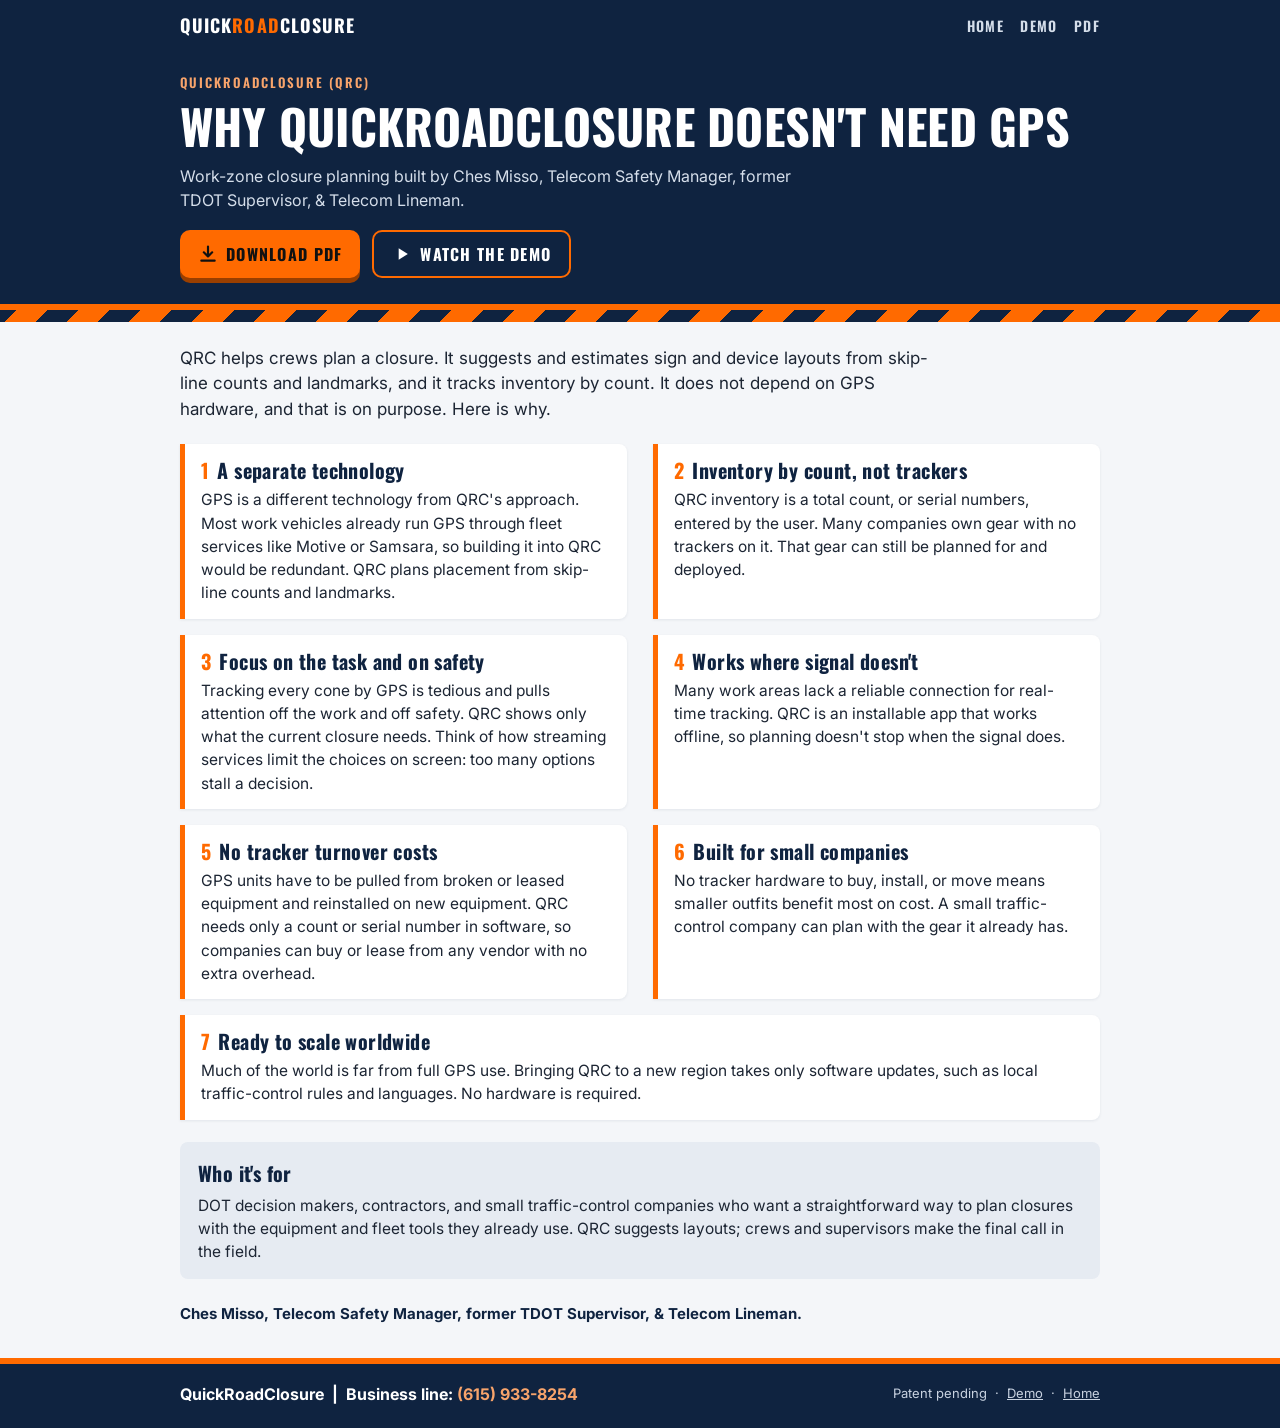
==== about/index.html @ 6de2af45 "Add About page (Why QRC doesn't need GPS + PDF), About link in demo nav and home footer, builder cre" ====
<!DOCTYPE html>
<html lang="en">
<head>
<meta charset="utf-8">
<meta name="viewport" content="width=device-width,initial-scale=1,viewport-fit=cover">
<title>About QuickRoadClosure · Why QuickRoadClosure Doesn't Need GPS</title>
<meta name="description" content="Why QuickRoadClosure doesn't need GPS. Work-zone closure planning built by Ches Misso, Telecom Safety Manager, former TDOT Supervisor, &amp; Telecom Lineman.">
<meta name="theme-color" content="#0f2340">
<link rel="icon" href="data:,">
<style>
@font-face{font-family:"Oswald";src:url("../assets/fonts/Oswald.ttf") format("truetype");font-weight:200 700;font-display:swap}
@font-face{font-family:"Inter";src:url("../assets/fonts/Inter.ttf") format("truetype");font-weight:100 900;font-display:swap}
:root{--navy:#0f2340;--navy2:#16305a;--or:#FF6A00;--or2:#f8a46b;--ink:#1c2533;--blk:#0E0E0E;--head:"Oswald","Arial Narrow",Impact,sans-serif;--body:"Inter",system-ui,-apple-system,"Segoe UI",Roboto,Arial,sans-serif}
*{box-sizing:border-box;margin:0;padding:0}
html,body{background:#f4f6f9;color:var(--ink);font-family:var(--body);-webkit-font-smoothing:antialiased;line-height:1.5}
.hz{height:12px;background:repeating-linear-gradient(-45deg,var(--or) 0 22px,var(--navy) 22px 44px)}
.top{background:var(--navy);color:#fff;border-bottom:6px solid var(--or)}
.topnav{max-width:960px;margin:0 auto;padding:12px 20px;display:flex;align-items:center;justify-content:space-between;gap:12px;flex-wrap:wrap}
.wm{font:700 18px var(--head);letter-spacing:.06em;text-transform:uppercase;color:#fff;text-decoration:none}
.wm span{color:var(--or)}
.links{display:flex;gap:16px;flex-wrap:wrap}
.links a{font:600 14px var(--head);letter-spacing:.1em;text-transform:uppercase;color:#d5deea;text-decoration:none}
.links a:hover,.links a:focus-visible{color:var(--or)}
header.hero{max-width:960px;margin:0 auto;padding:22px 20px 26px}
.brand{font:600 13px var(--head);letter-spacing:.16em;text-transform:uppercase;color:var(--or2);margin-bottom:8px}
h1{font:700 clamp(30px,7.5vw,48px)/1.08 var(--head);letter-spacing:.005em;text-transform:uppercase}
.sub{margin-top:12px;font-size:16px;color:#d5deea;max-width:62ch}
.actions{margin-top:18px;display:flex;gap:12px;flex-wrap:wrap}
.btn{display:inline-flex;align-items:center;gap:8px;min-height:46px;padding:10px 18px;border-radius:10px;font:700 16px var(--head);letter-spacing:.08em;text-transform:uppercase;text-decoration:none}
.btn svg{width:20px;height:20px;flex:none}
.btn.pri{background:var(--or);color:#111;box-shadow:0 5px 0 #9a3f00}
.btn.pri:hover{background:#FF8A1F}
.btn.sec{border:2px solid var(--or);color:#fff}
.btn.sec:hover,.btn.sec:focus-visible{background:var(--or);color:#111}
main{max-width:960px;margin:0 auto;padding:24px 20px 32px}
.intro{font-size:17px;margin-bottom:22px;max-width:70ch}
.grid{display:grid;grid-template-columns:1fr;gap:14px}
@media (min-width:720px){.grid{grid-template-columns:1fr 1fr;gap:16px 26px}.pt.wide{grid-column:1 / span 2}}
.pt{background:#fff;border-left:5px solid var(--or);border-radius:0 8px 8px 0;padding:14px 16px;box-shadow:0 1px 3px rgba(15,35,64,.08)}
.pt h2{font:700 20px/1.2 var(--head);letter-spacing:.02em;color:var(--navy);margin-bottom:6px}
.pt h2 span{color:var(--or);margin-right:8px}
.pt p{font-size:15.5px}
.bottom{margin-top:22px;background:#e6ebf2;border-radius:8px;padding:16px 18px}
.bottom h3{font:700 20px var(--head);color:var(--navy);margin-bottom:6px;letter-spacing:.02em}
.bottom p{font-size:15.5px}
.credit{margin-top:24px;font-size:15px;color:#3a4658}
.credit b{color:var(--navy)}
footer{background:var(--navy);color:#fff;border-top:6px solid var(--or)}
.fin{max-width:960px;margin:0 auto;padding:18px 20px 22px;display:flex;justify-content:space-between;align-items:center;gap:10px 20px;flex-wrap:wrap}
.fin .c{font-size:16px;font-weight:700}
.fin .c a{color:var(--or2);text-decoration:none;white-space:nowrap}
.fin .s{font-size:13px;color:#c8d2e0}
.fin .s a{color:#c8d2e0}
</style>
</head>
<body>
<div class="top">
  <div class="topnav">
    <a class="wm" href="../">Quick<span>Road</span>Closure</a>
    <nav class="links" aria-label="Site"><a href="../">Home</a><a href="../demo/">Demo</a><a href="why-qrc-no-gps.pdf">PDF</a></nav>
  </div>
  <header class="hero">
    <p class="brand">QuickRoadClosure (QRC)</p>
    <h1>Why QuickRoadClosure Doesn't Need GPS</h1>
    <p class="sub">Work-zone closure planning built by Ches Misso, Telecom Safety Manager, former TDOT Supervisor, &amp; Telecom Lineman.</p>
    <div class="actions">
      <a class="btn pri" href="why-qrc-no-gps.pdf" download><svg viewBox="0 0 24 24" aria-hidden="true"><path d="M12 3v12m0 0l-5-5m5 5l5-5M4 20h16" fill="none" stroke="currentColor" stroke-width="2.6" stroke-linecap="round" stroke-linejoin="round"/></svg>Download PDF</a>
      <a class="btn sec" href="../demo/"><svg viewBox="0 0 24 24" aria-hidden="true"><path d="M8 5l11 7-11 7z" fill="currentColor"/></svg>Watch the Demo</a>
    </div>
  </header>
</div>
<div class="hz" aria-hidden="true"></div>
<main>
  <p class="intro">QRC helps crews plan a closure. It suggests and estimates sign and device layouts from skip-line counts and landmarks, and it tracks inventory by count. It does not depend on GPS hardware, and that is on purpose. Here is why.</p>
  <div class="grid">
    <div class="pt"><h2><span>1</span>A separate technology</h2><p>GPS is a different technology from QRC's approach. Most work vehicles already run GPS through fleet services like Motive or Samsara, so building it into QRC would be redundant. QRC plans placement from skip-line counts and landmarks.</p></div>
    <div class="pt"><h2><span>2</span>Inventory by count, not trackers</h2><p>QRC inventory is a total count, or serial numbers, entered by the user. Many companies own gear with no trackers on it. That gear can still be planned for and deployed.</p></div>
    <div class="pt"><h2><span>3</span>Focus on the task and on safety</h2><p>Tracking every cone by GPS is tedious and pulls attention off the work and off safety. QRC shows only what the current closure needs. Think of how streaming services limit the choices on screen: too many options stall a decision.</p></div>
    <div class="pt"><h2><span>4</span>Works where signal doesn't</h2><p>Many work areas lack a reliable connection for real-time tracking. QRC is an installable app that works offline, so planning doesn't stop when the signal does.</p></div>
    <div class="pt"><h2><span>5</span>No tracker turnover costs</h2><p>GPS units have to be pulled from broken or leased equipment and reinstalled on new equipment. QRC needs only a count or serial number in software, so companies can buy or lease from any vendor with no extra overhead.</p></div>
    <div class="pt"><h2><span>6</span>Built for small companies</h2><p>No tracker hardware to buy, install, or move means smaller outfits benefit most on cost. A small traffic-control company can plan with the gear it already has.</p></div>
    <div class="pt wide"><h2><span>7</span>Ready to scale worldwide</h2><p>Much of the world is far from full GPS use. Bringing QRC to a new region takes only software updates, such as local traffic-control rules and languages. No hardware is required.</p></div>
  </div>
  <div class="bottom">
    <h3>Who it's for</h3>
    <p>DOT decision makers, contractors, and small traffic-control companies who want a straightforward way to plan closures with the equipment and fleet tools they already use. QRC suggests layouts; crews and supervisors make the final call in the field.</p>
  </div>
  <p class="credit"><b>Ches Misso, Telecom Safety Manager, former TDOT Supervisor, &amp; Telecom Lineman.</b></p>
</main>
<footer>
  <div class="fin">
    <div class="c">QuickRoadClosure &nbsp;|&nbsp; Business line: <a href="tel:+16159338254">(615) 933-8254</a></div>
    <div class="s">Patent pending &nbsp;·&nbsp; <a href="../demo/">Demo</a> &nbsp;·&nbsp; <a href="../">Home</a></div>
  </div>
</footer>
</body>
</html>
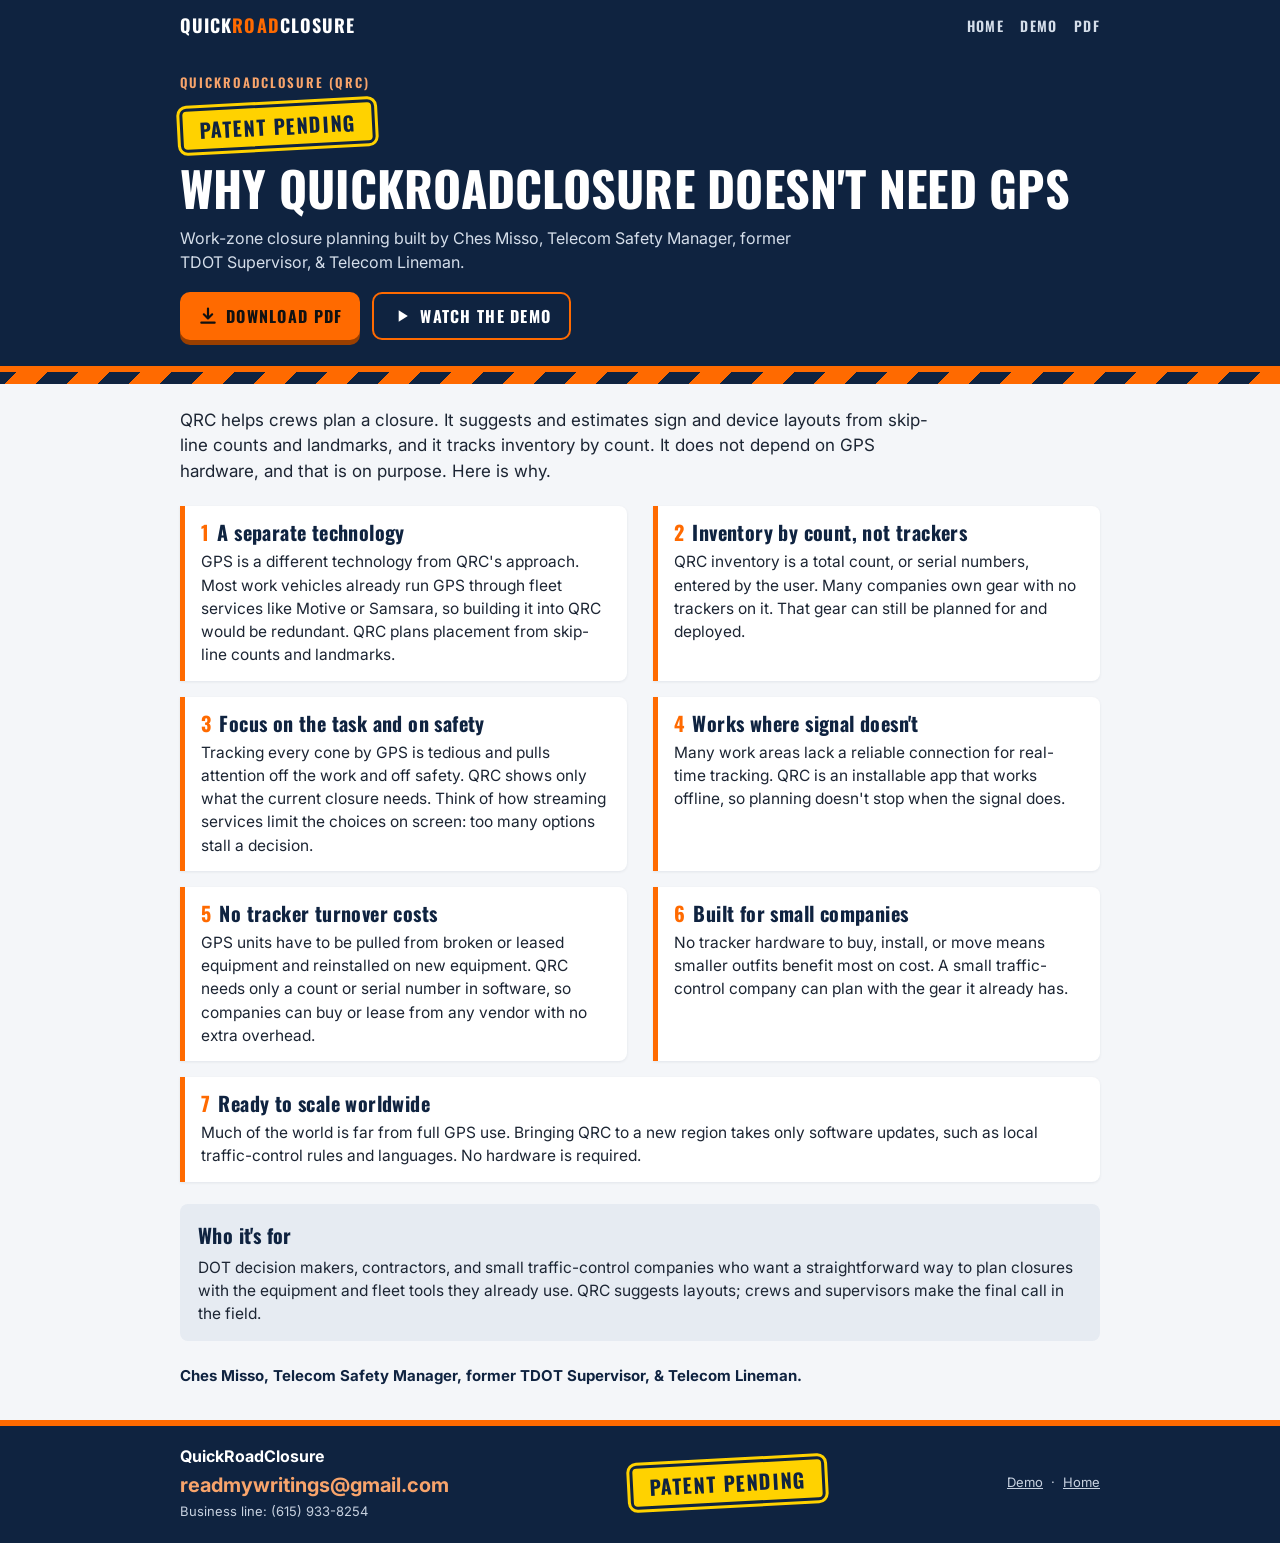
==== commit 6aa043b5: "About: email as main contact, phone small, yellow Patent Pending badge; refreshed PDF" ====
--- a/about/index.html
+++ b/about/index.html
@@ -51,6 +51,11 @@
 .fin .c a{color:var(--or2);text-decoration:none;white-space:nowrap}
 .fin .s{font-size:13px;color:#c8d2e0}
 .fin .s a{color:#c8d2e0}
+.fin .c .em{display:block;font-size:20px;color:var(--or2);text-decoration:none;margin-top:2px}
+.fin .c .ph{display:block;font-size:13px;font-weight:400;color:#c8d2e0;margin-top:2px}
+.fin .c .ph a{color:#c8d2e0;font-weight:400}
+.pp{display:inline-block;background:#ffd200;color:#0f2340;font:900 20px/1 var(--head);letter-spacing:.08em;text-transform:uppercase;padding:9px 16px;border:3px solid #0f2340;border-radius:7px;box-shadow:0 0 0 3px #ffd200;transform:rotate(-3deg)}
+.hero .pp{margin:4px 0 14px}
 </style>
 </head>
 <body>
@@ -61,6 +66,7 @@
   </div>
   <header class="hero">
     <p class="brand">QuickRoadClosure (QRC)</p>
+    <span class="pp">Patent Pending</span>
     <h1>Why QuickRoadClosure Doesn't Need GPS</h1>
     <p class="sub">Work-zone closure planning built by Ches Misso, Telecom Safety Manager, former TDOT Supervisor, &amp; Telecom Lineman.</p>
     <div class="actions">
@@ -89,8 +95,9 @@
 </main>
 <footer>
   <div class="fin">
-    <div class="c">QuickRoadClosure &nbsp;|&nbsp; Business line: <a href="tel:+16159338254">(615) 933-8254</a></div>
-    <div class="s">Patent pending &nbsp;·&nbsp; <a href="../demo/">Demo</a> &nbsp;·&nbsp; <a href="../">Home</a></div>
+    <div class="c">QuickRoadClosure<a class="em" href="mailto:readmywritings@gmail.com">readmywritings@gmail.com</a><span class="ph">Business line: <a href="tel:+16159338254">(615) 933-8254</a></span></div>
+    <div><span class="pp">Patent Pending</span></div>
+    <div class="s"><a href="../demo/">Demo</a> &nbsp;·&nbsp; <a href="../">Home</a></div>
   </div>
 </footer>
 </body>
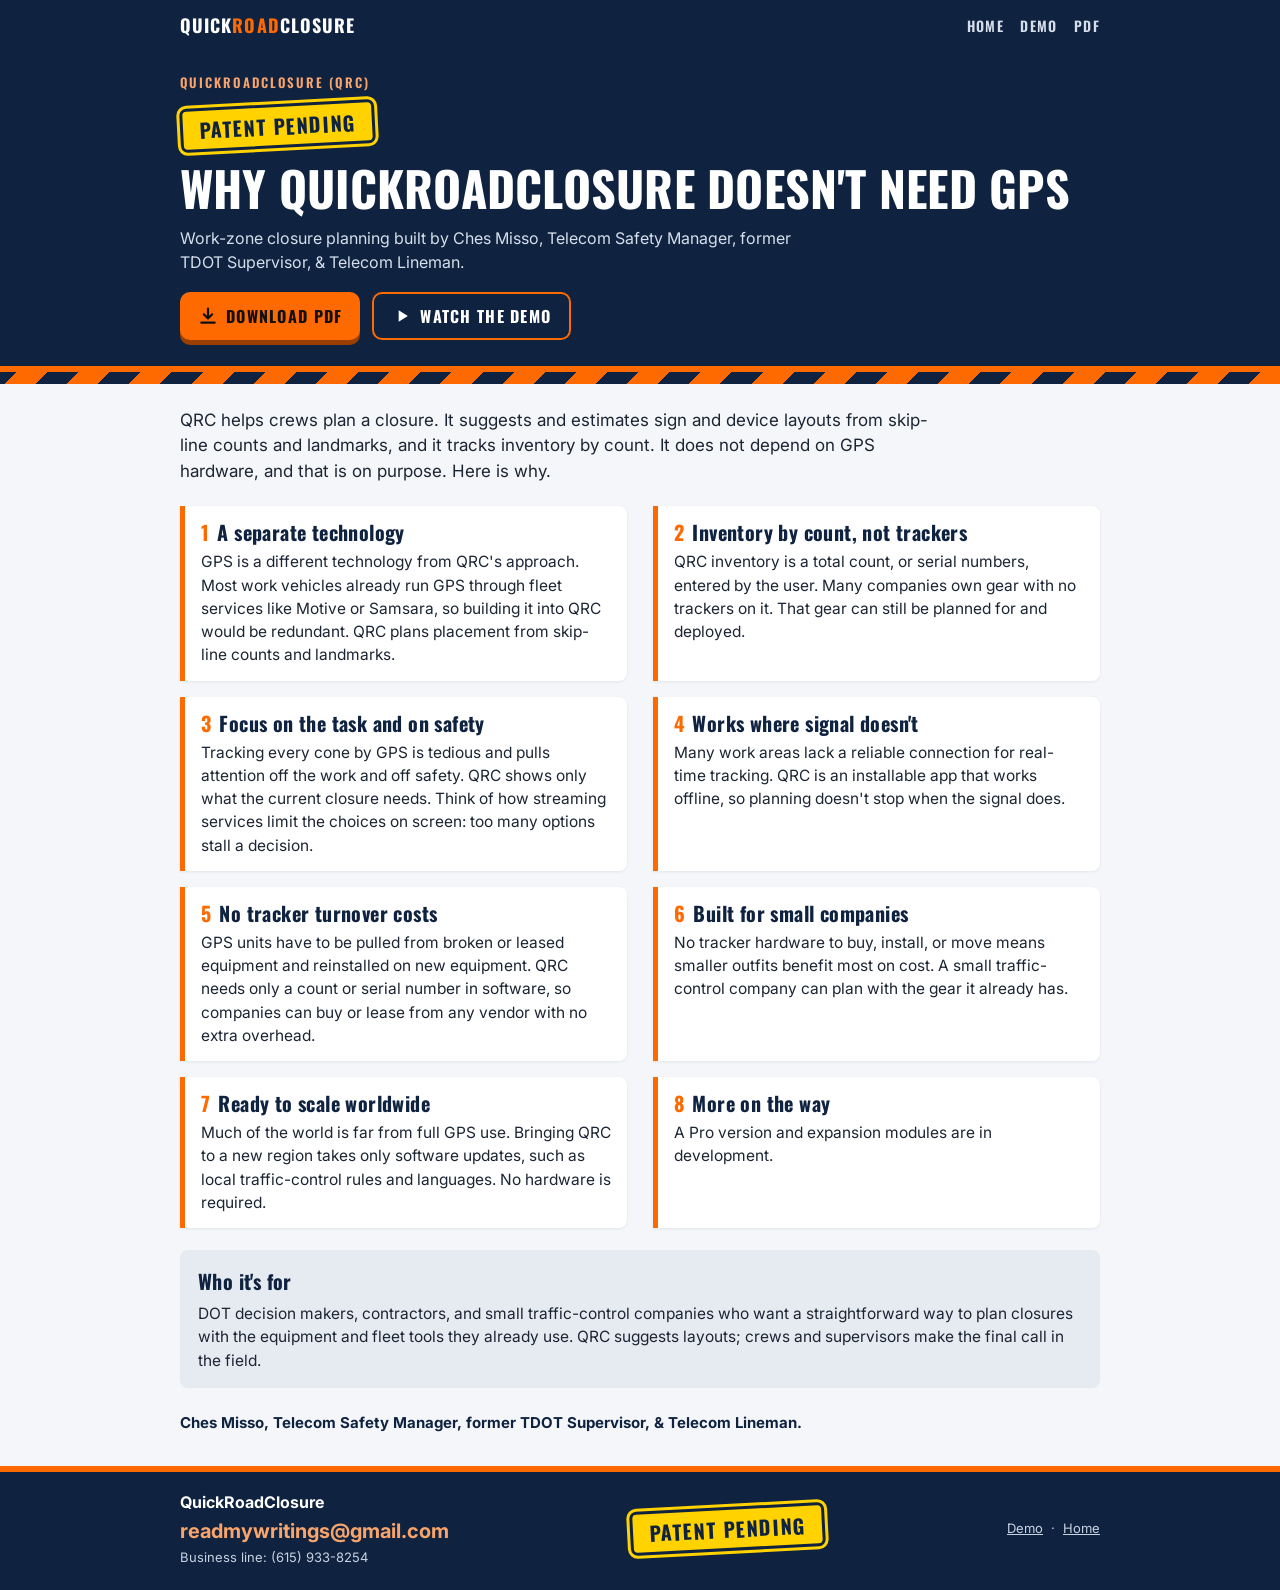
==== commit c990f97e: "About: point 8 Pro version and expansion modules in development; refreshed PDF" ====
--- a/about/index.html
+++ b/about/index.html
@@ -85,7 +85,8 @@
     <div class="pt"><h2><span>4</span>Works where signal doesn't</h2><p>Many work areas lack a reliable connection for real-time tracking. QRC is an installable app that works offline, so planning doesn't stop when the signal does.</p></div>
     <div class="pt"><h2><span>5</span>No tracker turnover costs</h2><p>GPS units have to be pulled from broken or leased equipment and reinstalled on new equipment. QRC needs only a count or serial number in software, so companies can buy or lease from any vendor with no extra overhead.</p></div>
     <div class="pt"><h2><span>6</span>Built for small companies</h2><p>No tracker hardware to buy, install, or move means smaller outfits benefit most on cost. A small traffic-control company can plan with the gear it already has.</p></div>
-    <div class="pt wide"><h2><span>7</span>Ready to scale worldwide</h2><p>Much of the world is far from full GPS use. Bringing QRC to a new region takes only software updates, such as local traffic-control rules and languages. No hardware is required.</p></div>
+    <div class="pt"><h2><span>7</span>Ready to scale worldwide</h2><p>Much of the world is far from full GPS use. Bringing QRC to a new region takes only software updates, such as local traffic-control rules and languages. No hardware is required.</p></div>
+    <div class="pt"><h2><span>8</span>More on the way</h2><p>A Pro version and expansion modules are in development.</p></div>
   </div>
   <div class="bottom">
     <h3>Who it's for</h3>
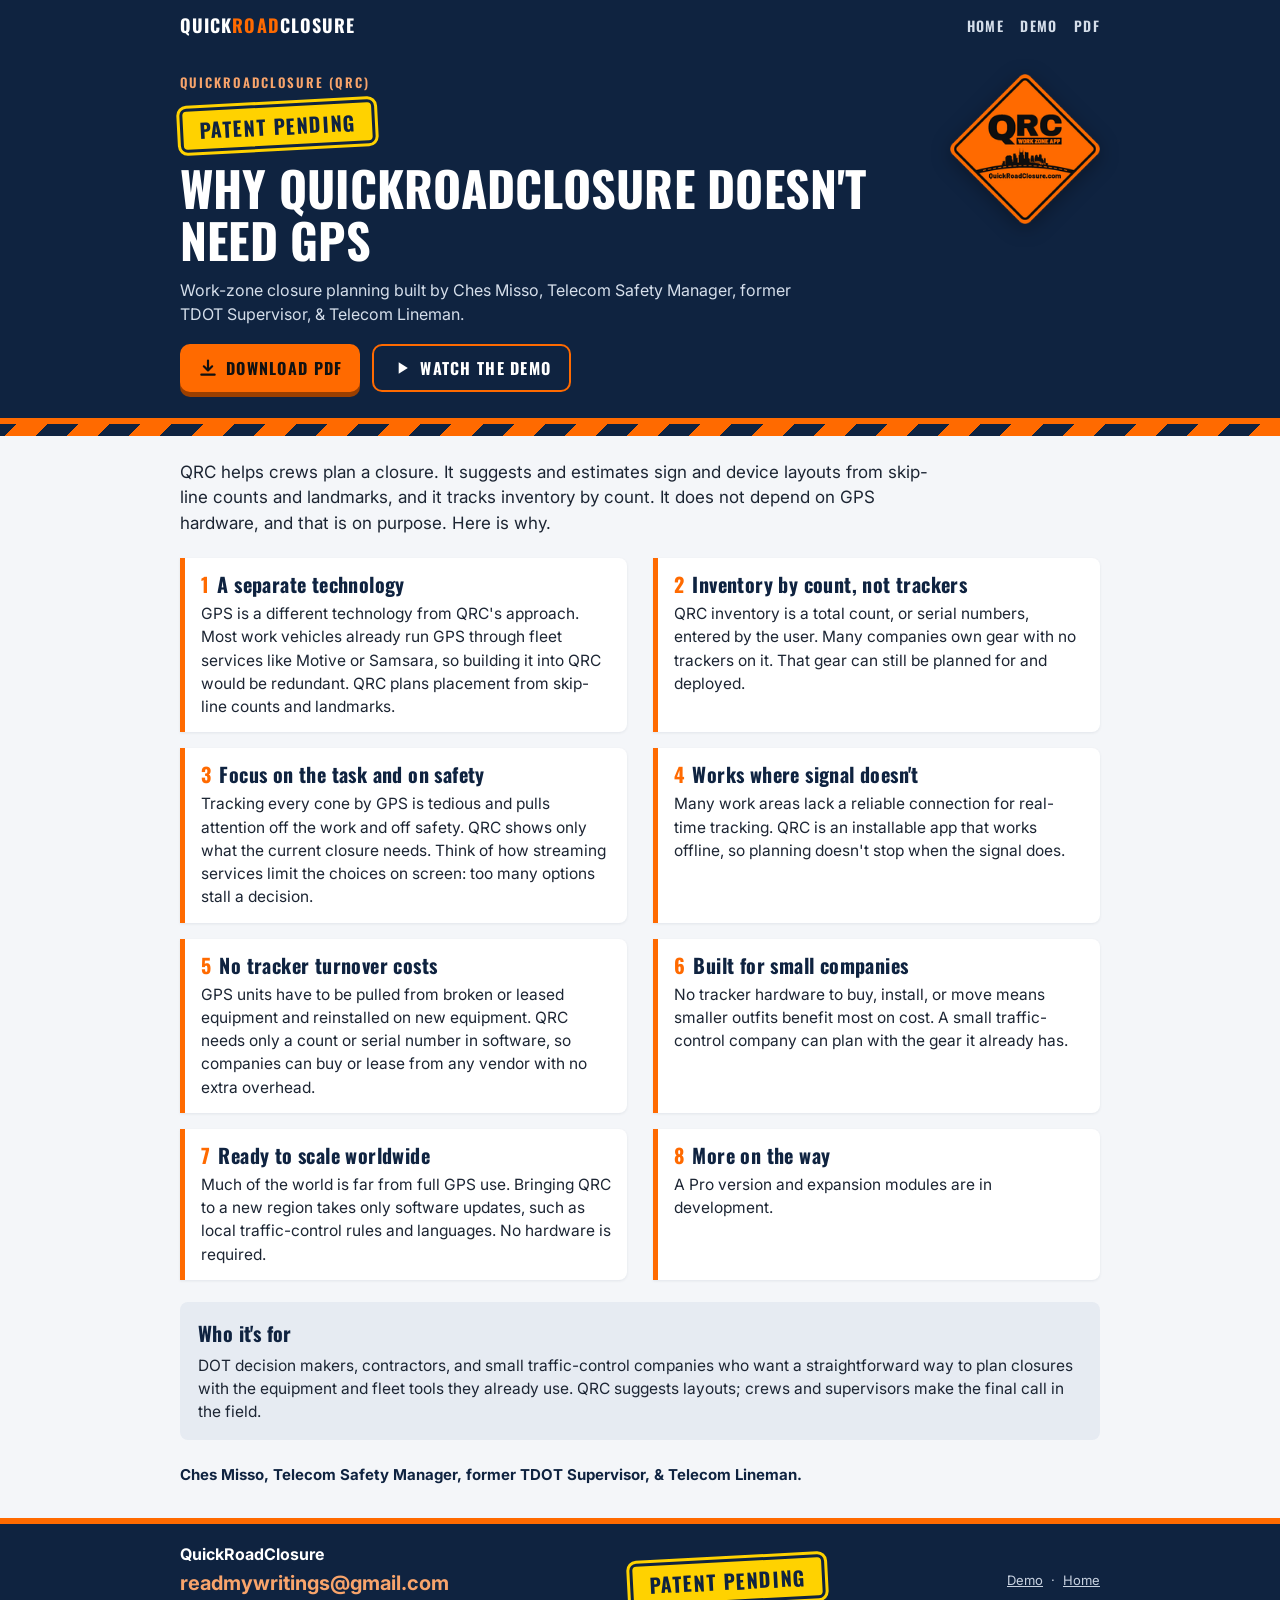
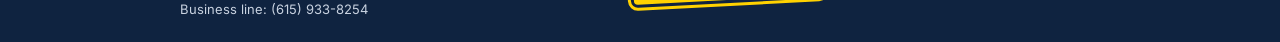
==== commit 4abbefaf: "Add QRC orange diamond logo: home hero, About header, demo nav (desktop/landscape), favicon + apple-" ====
--- a/about/index.html
+++ b/about/index.html
@@ -6,7 +6,9 @@
 <title>About QuickRoadClosure · Why QuickRoadClosure Doesn't Need GPS</title>
 <meta name="description" content="Why QuickRoadClosure doesn't need GPS. Work-zone closure planning built by Ches Misso, Telecom Safety Manager, former TDOT Supervisor, &amp; Telecom Lineman.">
 <meta name="theme-color" content="#0f2340">
-<link rel="icon" href="data:,">
+<link rel="icon" href="../assets/img/favicon.ico?v=20261018c" sizes="any">
+<link rel="icon" type="image/png" sizes="32x32" href="../assets/img/favicon-32.png?v=20261018c">
+<link rel="apple-touch-icon" href="../assets/img/apple-touch-icon.png?v=20261018c">
 <style>
 @font-face{font-family:"Oswald";src:url("../assets/fonts/Oswald.ttf") format("truetype");font-weight:200 700;font-display:swap}
 @font-face{font-family:"Inter";src:url("../assets/fonts/Inter.ttf") format("truetype");font-weight:100 900;font-display:swap}
@@ -21,7 +23,9 @@
 .links{display:flex;gap:16px;flex-wrap:wrap}
 .links a{font:600 14px var(--head);letter-spacing:.1em;text-transform:uppercase;color:#d5deea;text-decoration:none}
 .links a:hover,.links a:focus-visible{color:var(--or)}
-header.hero{max-width:960px;margin:0 auto;padding:22px 20px 26px}
+header.hero{max-width:960px;margin:0 auto;padding:22px 20px 26px;display:flow-root}
+.hero .logo{float:right;width:84px;height:auto;margin:0 0 8px 14px;filter:drop-shadow(0 4px 10px rgba(0,0,0,.35))}
+@media (min-width:720px){.hero .logo{width:150px;margin:2px 0 10px 28px}}
 .brand{font:600 13px var(--head);letter-spacing:.16em;text-transform:uppercase;color:var(--or2);margin-bottom:8px}
 h1{font:700 clamp(30px,7.5vw,48px)/1.08 var(--head);letter-spacing:.005em;text-transform:uppercase}
 .sub{margin-top:12px;font-size:16px;color:#d5deea;max-width:62ch}
@@ -65,6 +69,7 @@
     <nav class="links" aria-label="Site"><a href="../">Home</a><a href="../demo/">Demo</a><a href="why-qrc-no-gps.pdf">PDF</a></nav>
   </div>
   <header class="hero">
+    <img class="logo" src="../assets/img/qrc-logo-192.png?v=20261018c" srcset="../assets/img/qrc-logo-192.png?v=20261018c 192w, ../assets/img/qrc-logo-512.png?v=20261018c 512w" sizes="(min-width:720px) 150px, 84px" width="150" height="150" alt="QRC logo">
     <p class="brand">QuickRoadClosure (QRC)</p>
     <span class="pp">Patent Pending</span>
     <h1>Why QuickRoadClosure Doesn't Need GPS</h1>
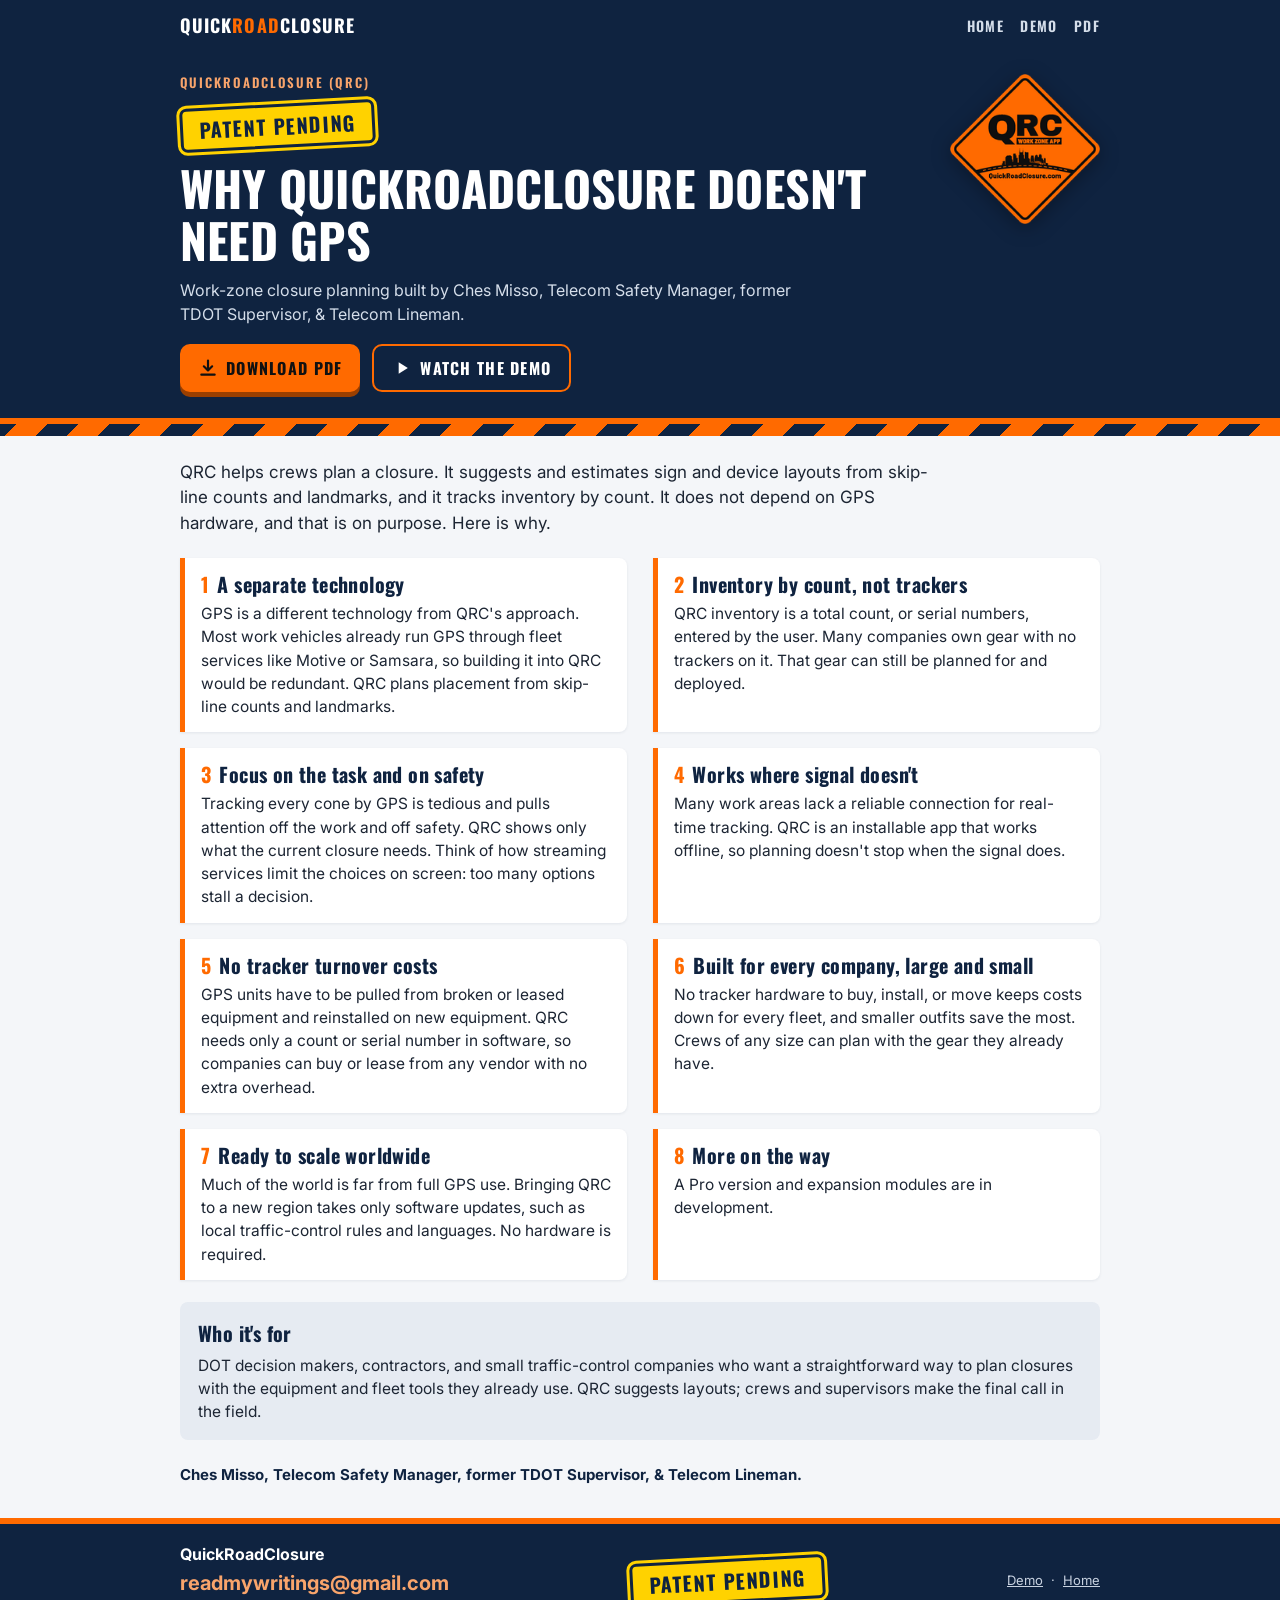
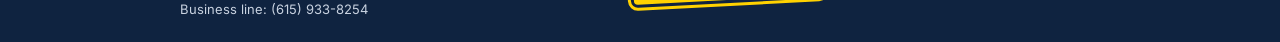
==== commit 49f2ed7d: "Point 6: Built for every company, large and small" ====
--- a/about/index.html
+++ b/about/index.html
@@ -89,7 +89,7 @@
     <div class="pt"><h2><span>3</span>Focus on the task and on safety</h2><p>Tracking every cone by GPS is tedious and pulls attention off the work and off safety. QRC shows only what the current closure needs. Think of how streaming services limit the choices on screen: too many options stall a decision.</p></div>
     <div class="pt"><h2><span>4</span>Works where signal doesn't</h2><p>Many work areas lack a reliable connection for real-time tracking. QRC is an installable app that works offline, so planning doesn't stop when the signal does.</p></div>
     <div class="pt"><h2><span>5</span>No tracker turnover costs</h2><p>GPS units have to be pulled from broken or leased equipment and reinstalled on new equipment. QRC needs only a count or serial number in software, so companies can buy or lease from any vendor with no extra overhead.</p></div>
-    <div class="pt"><h2><span>6</span>Built for small companies</h2><p>No tracker hardware to buy, install, or move means smaller outfits benefit most on cost. A small traffic-control company can plan with the gear it already has.</p></div>
+    <div class="pt"><h2><span>6</span>Built for every company, large and small</h2><p>No tracker hardware to buy, install, or move keeps costs down for every fleet, and smaller outfits save the most. Crews of any size can plan with the gear they already have.</p></div>
     <div class="pt"><h2><span>7</span>Ready to scale worldwide</h2><p>Much of the world is far from full GPS use. Bringing QRC to a new region takes only software updates, such as local traffic-control rules and languages. No hardware is required.</p></div>
     <div class="pt"><h2><span>8</span>More on the way</h2><p>A Pro version and expansion modules are in development.</p></div>
   </div>
